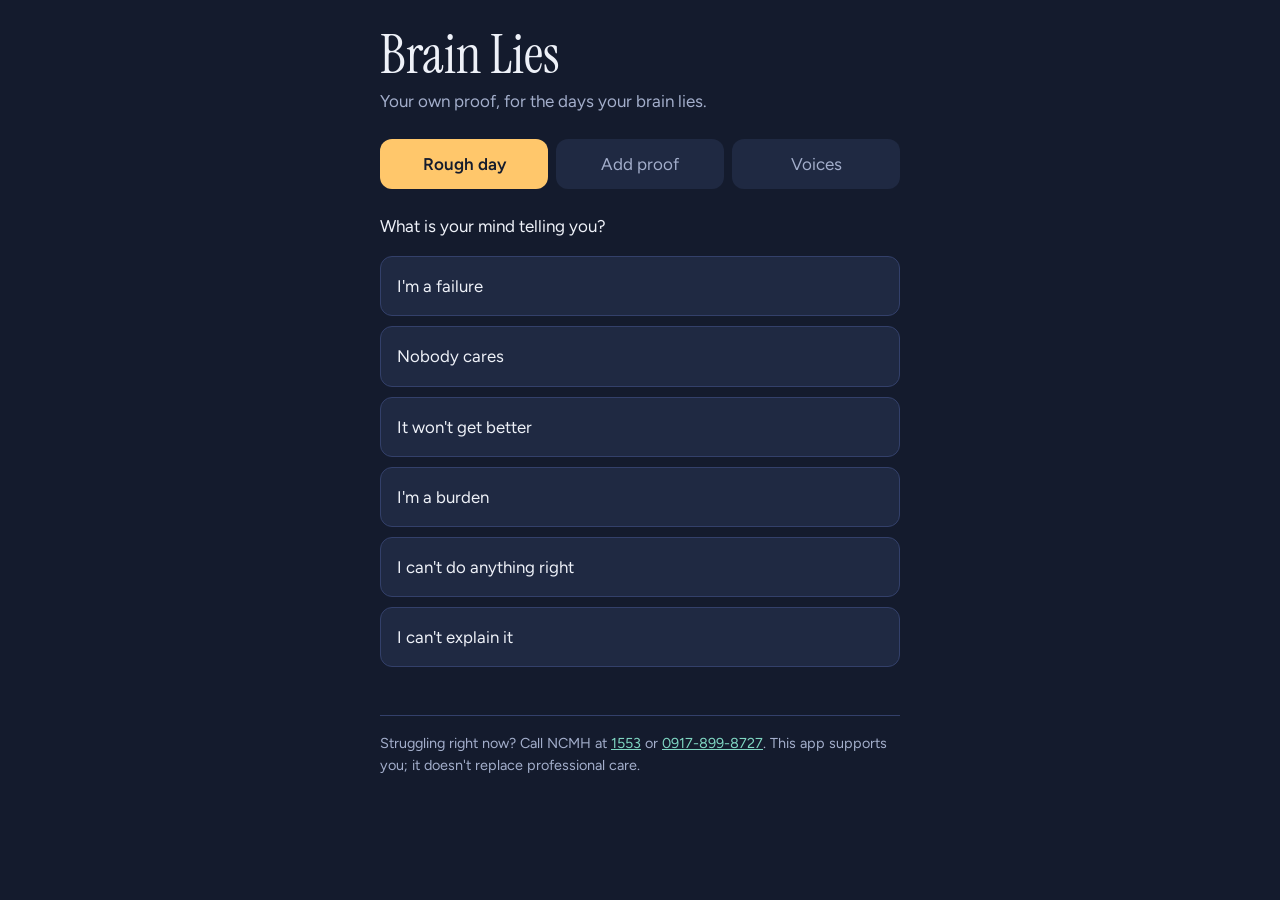
==== index.html @ 7bcfbd1d "initial commit" ====
<!doctype html>
<html lang="en">
<head>
<meta charset="utf-8">
<meta name="viewport" content="width=device-width,initial-scale=1">
<title>Brain Lies</title>
<link rel="preconnect" href="https://fonts.googleapis.com">
<link href="https://fonts.googleapis.com/css2?family=Figtree:wght@400;600&family=Instrument+Serif&display=swap" rel="stylesheet">
<link rel="stylesheet" href="style.css">
</head>
<body>
<main>
  <header>
    <h1>Brain Lies</h1>
    <p class="sub">Your own proof, for the days your brain lies.</p>
  </header>

  <nav>
    <button data-v="rough" class="on">Rough day</button>
    <button data-v="add">Add proof</button>
    <button data-v="voices">Voices</button>
  </nav>

  <section id="rough" class="view">
    <p>What is your mind telling you?</p>
    <div id="chips"></div>
    <div id="stage" class="glow" hidden>
      <p id="meta" class="meta"></p>
      <p id="text" class="big"></p>
      <img id="photo" alt="Saved photo" hidden>
      <audio id="audio" controls hidden></audio>
      <button id="next" class="main">Show me another</button>
    </div>
    <p id="empty" hidden>Nothing saved yet. On a good day, open Add proof and save something here.</p>
  </section>

  <section id="add" class="view" hidden>
    <label for="tag">This proves</label>
    <select id="tag"></select>
    <p id="prompt" class="meta"></p>
    <label for="note">Write it down</label>
    <textarea id="note" rows="4" placeholder="What happened?"></textarea>
    <label for="pic">Photo</label>
    <input id="pic" type="file" accept="image/*">
    <label>Voice clip (up to 30 seconds)</label>
    <button id="rec" type="button">Record</button> <span id="recnote" class="meta"></span>
    <button id="save" class="main">Save proof</button>
    <p id="status" class="meta" role="status"></p>
  </section>

  <section id="voices" class="view" hidden>
    <p>Ask someone to leave you a note. It stays hidden until you have a rough day.</p>
    <label for="who">Your name</label>
    <input id="who" placeholder="Milo">
    <button id="link" class="main">Copy link to send</button>
    <p id="linkout" class="meta" role="status"></p>
    <label for="code">Paste the code they send back</label>
    <textarea id="code" rows="3"></textarea>
    <button id="import">Save their note</button>
    <p id="vcount" class="meta" role="status"></p>
  </section>

  <footer>Struggling right now? Call NCMH at <a href="tel:1553">1553</a> or <a href="tel:09178998727">0917-899-8727</a>. This app supports you; it doesn't replace professional care.</footer>
</main>
<script src="app.js"></script>
</body>
</html>
---- style.css ----
:root{--night:#141B2D;--dusk:#1F2942;--lamp:#FFC76B;--mist:#A3AECB;--ink:#EEF1F8;--sea:#7FD6C2}
*{box-sizing:border-box}
body{margin:0;background:var(--night);color:var(--ink);font:17px/1.55 'Figtree',system-ui,sans-serif}
main{max-width:560px;margin:0 auto;padding:28px 20px 40px}
h1{font:400 3.4rem/1 'Instrument Serif',Georgia,serif;margin:0}
.sub{color:var(--mist);margin:6px 0 24px}
nav{display:flex;gap:8px;margin-bottom:24px}
nav button{flex:1;background:var(--dusk);color:var(--mist);border:0;border-radius:12px;padding:12px 8px;font:inherit;cursor:pointer}
nav button.on{background:var(--lamp);color:var(--night);font-weight:600}
label{display:block;margin:18px 0 6px;color:var(--mist)}
input,select,textarea{width:100%;background:var(--dusk);color:var(--ink);border:1px solid #33406A;border-radius:10px;padding:12px;font:inherit}
button{font:inherit;cursor:pointer;border-radius:12px;border:1px solid #33406A;background:var(--dusk);color:var(--ink);padding:10px 16px}
button.main{background:var(--lamp);color:var(--night);border:0;font-weight:600;padding:14px 20px;margin-top:20px}
button:focus-visible,input:focus-visible,select:focus-visible,textarea:focus-visible,a:focus-visible{outline:3px solid var(--sea);outline-offset:2px}
#chips{display:flex;flex-direction:column;gap:10px;margin:14px 0}
#chips button{text-align:left;padding:16px;font-size:1.05rem}
#chips button:hover{border-color:var(--lamp)}
.glow{margin-top:20px;padding:28px 22px;border-radius:20px;background:radial-gradient(circle at 50% 0%,rgba(255,199,107,.28),transparent 70%),var(--dusk);box-shadow:0 0 60px rgba(255,199,107,.15)}
.big{font:400 1.7rem/1.35 'Instrument Serif',Georgia,serif;margin:8px 0 16px;white-space:pre-wrap}
.meta{color:var(--mist);font-size:.95rem;margin:6px 0}
img,audio{width:100%;border-radius:12px;margin:8px 0}
footer{margin-top:48px;padding-top:16px;border-top:1px solid #33406A;color:var(--mist);font-size:.9rem}
footer a{color:var(--sea)}
@media (prefers-reduced-motion:no-preference){.glow{animation:lit .9s ease-out}@keyframes lit{from{box-shadow:0 0 0 rgba(255,199,107,0)}}}
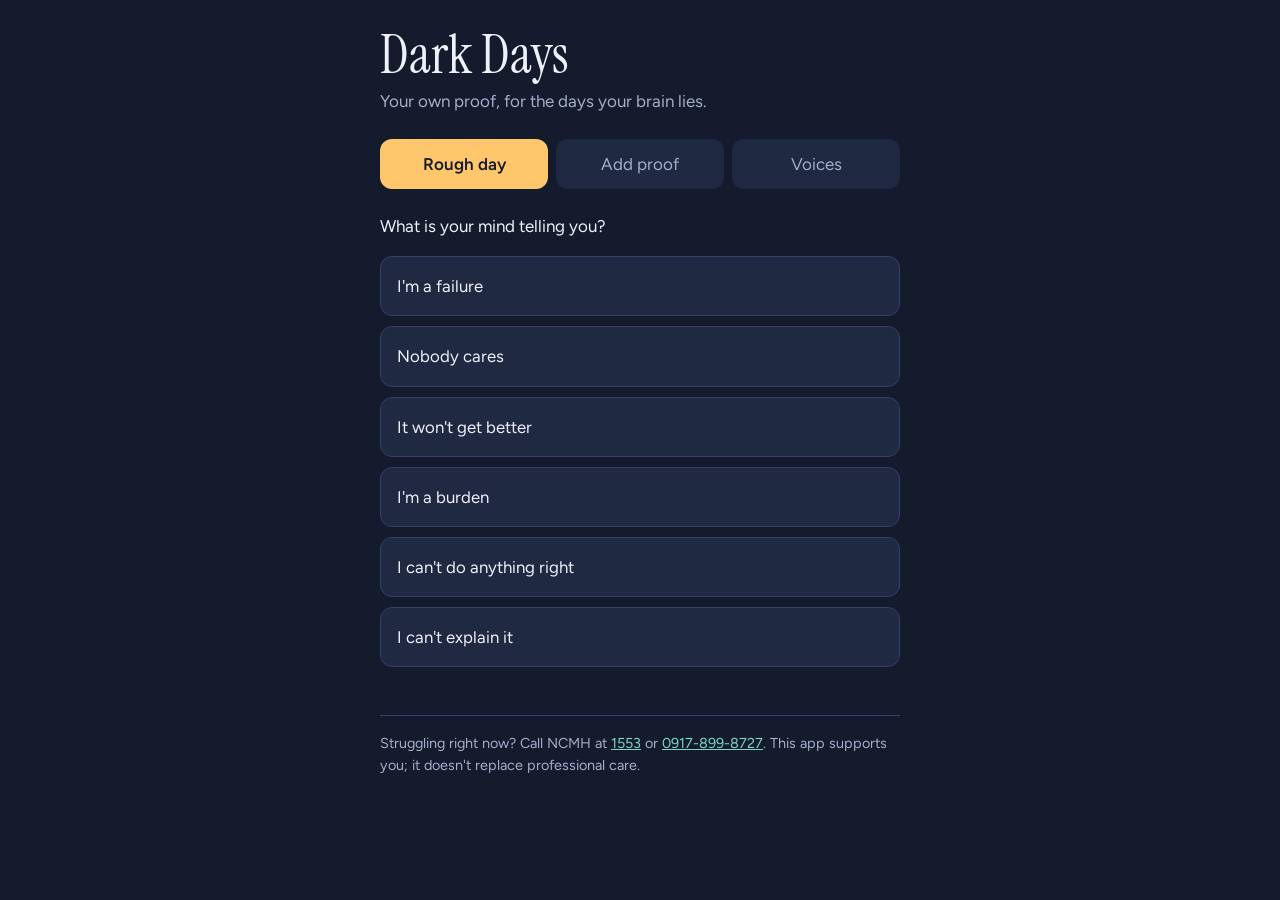
==== commit 1a87b381: "change the title" ====
--- a/index.html
+++ b/index.html
@@ -11,7 +11,7 @@
 <body>
 <main>
   <header>
-    <h1>Brain Lies</h1>
+    <h1>Dark Days</h1>
     <p class="sub">Your own proof, for the days your brain lies.</p>
   </header>
 
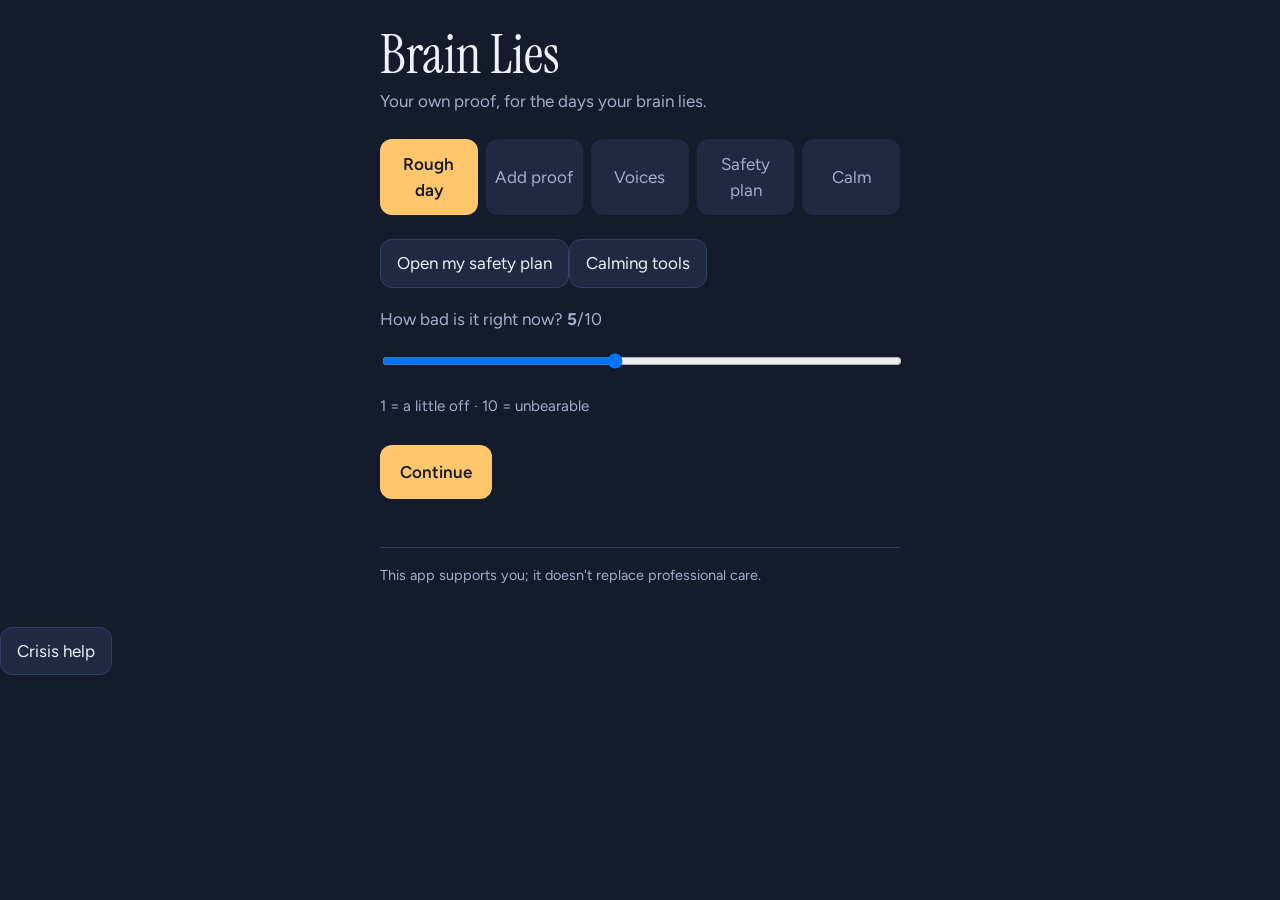
==== commit b97658e6: "updated the index" ====
--- a/index.html
+++ b/index.html
@@ -11,7 +11,7 @@
 <body>
 <main>
   <header>
-    <h1>Dark Days</h1>
+    <h1>Brain Lies</h1>
     <p class="sub">Your own proof, for the days your brain lies.</p>
   </header>
 
@@ -19,11 +19,28 @@
     <button data-v="rough" class="on">Rough day</button>
     <button data-v="add">Add proof</button>
     <button data-v="voices">Voices</button>
+    <button data-v="plan">Safety plan</button>
+    <button data-v="calm">Calm</button>
   </nav>
 
   <section id="rough" class="view">
+    <div class="row"><button data-go="plan">Open my safety plan</button><button data-go="calm">Calming tools</button></div>
+    <div id="sev">
+      <label for="lvl">How bad is it right now? <b id="lvlv">5</b>/10</label>
+      <input id="lvl" type="range" min="1" max="10" value="5">
+      <p class="meta">1 = a little off &middot; 10 = unbearable</p>
+      <button id="sevgo" class="main">Continue</button>
+    </div>
+    <div id="urgent" class="glow" hidden>
+      <p id="urgtxt" class="big"></p>
+      <button class="main" data-crisis>Get crisis help now</button>
+      <div class="row"><button data-go="plan">Open my safety plan</button><button data-go="calm">Calming tools</button><button id="anyway">Show me proof anyway</button></div>
+    </div>
+    <p id="reason" class="meta reason" hidden></p>
+    <div id="belief" hidden>
     <p>What is your mind telling you?</p>
     <div id="chips"></div>
+    </div>
     <div id="stage" class="glow" hidden>
       <p id="meta" class="meta"></p>
       <p id="text" class="big"></p>
@@ -60,8 +77,84 @@
     <p id="vcount" class="meta" role="status"></p>
   </section>
 
-  <footer>Struggling right now? Call NCMH at <a href="tel:1553">1553</a> or <a href="tel:09178998727">0917-899-8727</a>. This app supports you; it doesn't replace professional care.</footer>
+  <section id="plan" class="view" hidden>
+    <p>Fill this in on a calm day, one step at a time. It stays on this device. Based on the Stanley-Brown Safety Planning Intervention.</p>
+    <h2>1. My warning signs</h2>
+    <textarea data-plan="warn" rows="3" aria-label="My warning signs" placeholder="Thoughts, feelings, or situations that tell me a hard time is starting"></textarea>
+    <h2>2. Things that help me</h2>
+    <textarea data-plan="help" rows="3" aria-label="Things that help me" placeholder="Music, a shower, a walk, a breathing exercise..."></textarea>
+    <h2>3. Safe places and people who distract me</h2>
+    <textarea data-plan="places" rows="3" aria-label="Safe places and people who distract me" placeholder="Where can I go to be around others, even without talking?"></textarea>
+    <h2>4. People I can ask for help</h2>
+    <p class="meta">Up to 3. Text sends: "Hi, I'm struggling right now. Can you check in on me?" Messenger copies that message, then you paste it.</p>
+    <div id="contacts"></div>
+    <h2>5. Crisis lines</h2>
+    <button data-crisis>Open crisis lines</button>
+    <h2>6. Making my space safer</h2>
+    <textarea data-plan="space" rows="3" aria-label="Making my space safer" placeholder="What could I put out of reach, or ask someone to keep for a while? Who can help me do that?"></textarea>
+    <h2>My reasons to stay</h2>
+    <p class="meta">People, pets, goals, small things. Anything that is yours.</p>
+    <ul id="rlist"></ul>
+    <label for="rin" class="sr">Add a reason</label>
+    <input id="rin" maxlength="200" placeholder="e.g. My dog, my sister, finishing school">
+    <button id="radd" type="button">Add reason</button>
+  </section>
+
+  <section id="calm" class="view" hidden>
+    <h2>Breathe</h2>
+    <div id="orb" aria-hidden="true"></div>
+    <p id="bl" class="big center">Ready when you are</p>
+    <button id="bgo" class="main">Start breathing</button>
+
+    <h2>5-4-3-2-1 grounding</h2>
+    <p id="gtxt" class="big">Bring your attention to the room around you.</p>
+    <button id="gnext">Start</button>
+
+    <h2>Wait 15 minutes</h2>
+    <p class="meta">Intense moments often pass. You only need to get through this one.</p>
+    <p id="wclock" class="big">15:00</p>
+    <p id="wmsg" class="meta" aria-live="polite"></p>
+    <button id="wgo">Start the 15 minutes</button>
+    <div id="wmore" class="row" hidden><button data-crisis class="main">Get crisis help</button><button data-go="plan">Open my safety plan</button></div>
+
+    <h2>Soothing sounds</h2>
+    <div class="row"><button id="rain">Rain</button><button id="ocean">Ocean</button><button id="sstop">Stop</button></div>
+
+    <h2>A gentle distraction</h2>
+    <p id="dtxt" class="big">Tap for one small thing to do.</p>
+    <button id="dnext">Give me one</button>
+  </section>
+
+  <footer>This app supports you; it doesn't replace professional care.</footer>
 </main>
+
+<button class="sos" data-crisis>Crisis help</button>
+
+<dialog id="crisis" aria-labelledby="ctitle">
+  <div id="lview">
+    <h2 id="ctitle">You are not alone</h2>
+    <button id="dgo" class="danger">I'm in immediate danger</button>
+    <a id="ecall" class="btn" href="#">Call emergency</a>
+    <label for="country">My country</label>
+    <select id="country"></select>
+    <div id="lines"></div>
+    <p class="meta">Numbers can change. Please verify them. More countries: <a href="https://findahelpline.com" target="_blank" rel="noopener">findahelpline.com</a></p>
+  </div>
+  <div id="dview" hidden>
+    <h2>Get safe right now</h2>
+    <a id="dcall" class="btn danger" href="#">Call emergency</a>
+    <a id="dfriend" class="btn" href="#" hidden>Call my trusted person</a>
+    <ul>
+      <li>If you can't talk, stay on the line anyway.</li>
+      <li>Move to where other people are, or tell someone near you.</li>
+      <li>Put distance between you and anything you could use to hurt yourself.</li>
+      <li>Go to the nearest emergency room if you can.</li>
+      <li>Please don't be alone right now.</li>
+    </ul>
+    <button id="dback">Back to crisis lines</button>
+  </div>
+  <button id="cclose" class="main">Close</button>
+</dialog>
 <script src="app.js"></script>
 </body>
 </html>
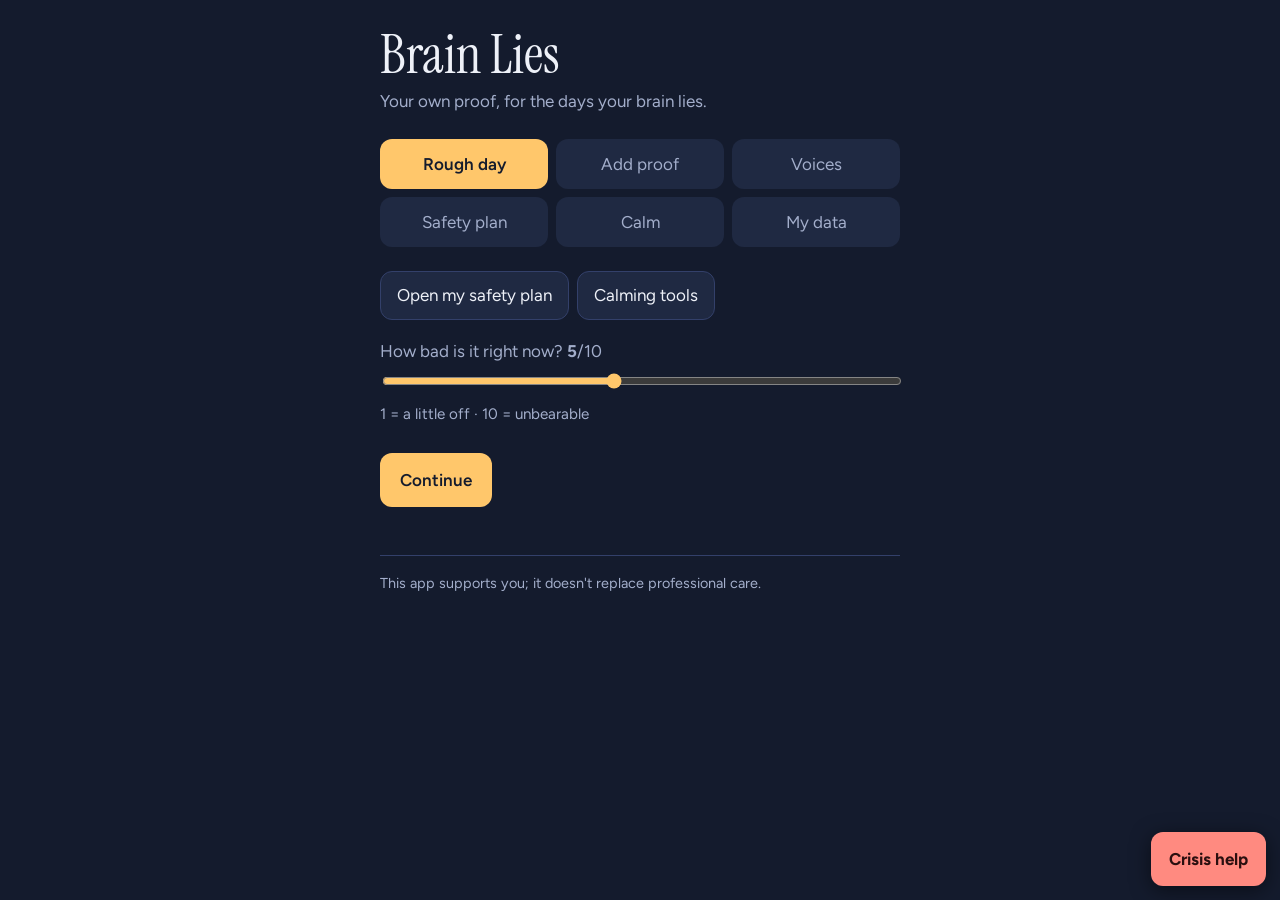
==== commit fc2fcfe5: "add some features" ====
--- a/index.html
+++ b/index.html
@@ -6,6 +6,9 @@
 <title>Brain Lies</title>
 <link rel="preconnect" href="https://fonts.googleapis.com">
 <link href="https://fonts.googleapis.com/css2?family=Figtree:wght@400;600&family=Instrument+Serif&display=swap" rel="stylesheet">
+<meta name="theme-color" content="#141B2D">
+<link rel="manifest" href="manifest.json">
+<link rel="icon" href="icon-192.png">
 <link rel="stylesheet" href="style.css">
 </head>
 <body>
@@ -21,6 +24,7 @@
     <button data-v="voices">Voices</button>
     <button data-v="plan">Safety plan</button>
     <button data-v="calm">Calm</button>
+    <button data-v="data">My data</button>
   </nav>
 
   <section id="rough" class="view">
@@ -125,6 +129,21 @@
     <button id="dnext">Give me one</button>
   </section>
 
+  <section id="data" class="view" hidden>
+    <h2>Check-in history</h2>
+    <p class="meta">Your last ratings from the Rough day screen. For you only. This is not a diagnosis.</p>
+    <div id="hist" role="img" aria-label="Bar chart of your recent check-ins"></div>
+    <p id="histsum" class="meta"></p>
+    <h2>Backup</h2>
+    <p class="meta">Everything is saved only on this device. Download a backup so you never lose it.</p>
+    <button id="exp">Download backup</button>
+    <label for="imp">Restore from a backup file</label>
+    <input id="imp" type="file" accept="application/json">
+    <p id="bres" class="meta" role="status"></p>
+    <h2>Delete everything</h2>
+    <button id="wipe" class="danger">Delete all my data</button>
+  </section>
+
   <footer>This app supports you; it doesn't replace professional care.</footer>
 </main>
 
--- a/style.css
+++ b/style.css
@@ -22,3 +22,26 @@
 footer{margin-top:48px;padding-top:16px;border-top:1px solid #33406A;color:var(--mist);font-size:.9rem}
 footer a{color:var(--sea)}
 @media (prefers-reduced-motion:no-preference){.glow{animation:lit .9s ease-out}@keyframes lit{from{box-shadow:0 0 0 rgba(255,199,107,0)}}}
+
+/* --- Safety + calm features --- */
+nav{flex-wrap:wrap}
+nav button{flex:1 1 30%}
+main{padding-bottom:100px}
+h2{font:400 1.5rem/1.2 'Instrument Serif',Georgia,serif;margin:28px 0 8px}
+.row{display:flex;gap:8px;flex-wrap:wrap;margin:10px 0}
+.sr{position:absolute;left:-9999px}
+.center{text-align:center}
+.card{background:var(--dusk);border:1px solid #33406A;border-radius:12px;padding:12px;margin:10px 0}
+.card input{margin-bottom:8px}
+.card .row{margin:4px 0 0}
+a.btn,button.danger{display:inline-block;text-decoration:none;font:inherit;border-radius:12px;border:1px solid #33406A;background:var(--dusk);color:var(--ink);padding:12px 16px;margin:4px 0}
+.danger{background:#FF8A80!important;color:#2a0f0f!important;font-weight:700;border:0!important}
+.sos{position:fixed;right:14px;bottom:14px;z-index:5;background:#FF8A80;color:#2a0f0f;border:0;font-weight:700;padding:14px 18px;box-shadow:0 4px 20px rgba(0,0,0,.5)}
+dialog{background:var(--night);color:var(--ink);border:1px solid #33406A;border-radius:20px;width:calc(100% - 32px);max-width:520px;max-height:90vh;padding:20px}
+dialog::backdrop{background:rgba(5,8,16,.8)}
+dialog a{color:var(--sea)}dialog a.btn{color:var(--ink)}dialog a.danger{color:#2a0f0f}
+input[type=range]{padding:0;accent-color:var(--lamp)}
+.reason{font-style:italic;color:var(--lamp)}
+#plan ul,#dview ul{padding-left:20px}
+#rlist li{margin:6px 0}
+#orb{width:140px;height:140px;margin:20px auto;border-radius:50%;background:radial-gradient(circle,var(--sea),rgba(127,214,194,.25));box-shadow:0 0 40px rgba(127,214,194,.35)}
